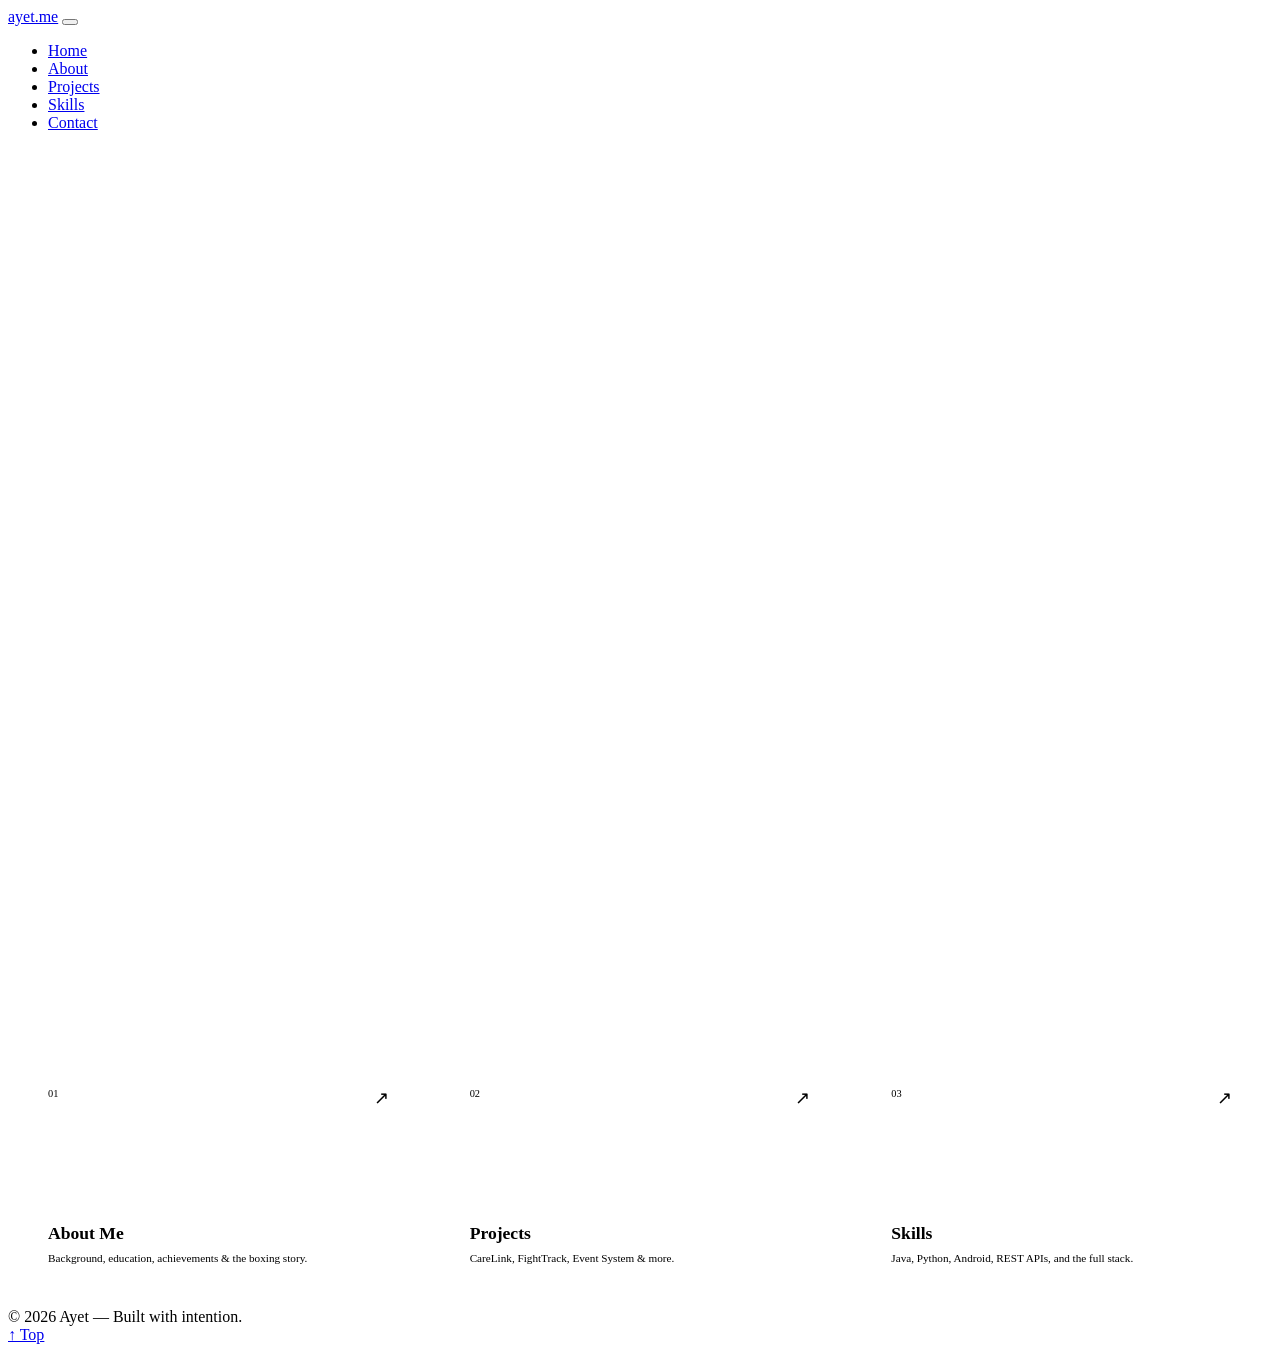
==== index.html @ fc6eb41e "Index first men" ====
<!DOCTYPE html>
<html lang="en">
<head>
  <meta charset="UTF-8" />
  <meta name="viewport" content="width=device-width, initial-scale=1.0" />
  <title>Ayet — Software Developer</title>
  <meta name="description" content="Muhamad Ayet — Software Developer, Mobile App Builder, 4.00 CGPA graduate from Malaysia." />
  <link rel="preconnect" href="https://fonts.googleapis.com" />
  <link href="https://fonts.googleapis.com/css2?family=Space+Mono:wght@400;700&family=Syne:wght@400;600;700;800&display=swap" rel="stylesheet" />
  <link rel="stylesheet" href="css/style.css" />
  <style>
    /* ── Hero-specific styles ── */
    #hero {
      min-height: 100vh;
      display: flex; flex-direction: column; justify-content: center;
      padding: 0 4rem;
      position: relative; overflow: hidden;
    }
    .hero-grid-bg {
      position: absolute; inset: 0;
      background-image:
        linear-gradient(var(--border) 1px, transparent 1px),
        linear-gradient(90deg, var(--border) 1px, transparent 1px);
      background-size: 60px 60px; opacity: 0.3;
      mask-image: radial-gradient(ellipse 80% 80% at 50% 50%, black 30%, transparent 100%);
    }
    .hero-tag {
      font-family: var(--mono); font-size: 0.75rem;
      color: var(--accent); letter-spacing: 0.2em; text-transform: uppercase;
      margin-bottom: 1.5rem;
      display: flex; align-items: center; gap: 0.75rem;
      opacity: 0; animation: fadeUp 0.8s 0.2s forwards;
    }
    .hero-tag::before { content: ''; width: 32px; height: 1px; background: var(--accent); display: block; }

    /* blinking dot */
    .hero-tag::after {
      content: ''; width: 6px; height: 6px; border-radius: 50%;
      background: var(--accent); animation: blink 1.5s infinite;
    }
    @keyframes blink { 0%,100%{opacity:1} 50%{opacity:0.2} }

    .hero-name {
      font-size: clamp(4rem, 10vw, 9rem);
      font-weight: 800; line-height: 0.92; letter-spacing: -0.03em;
      opacity: 0; animation: fadeUp 0.8s 0.4s forwards;
    }
    .hero-name span { color: var(--accent); }
    .hero-subtitle {
      font-family: var(--mono); font-size: clamp(0.8rem, 1.5vw, 0.95rem);
      color: var(--muted); margin-top: 1.5rem; max-width: 480px; line-height: 2;
      opacity: 0; animation: fadeUp 0.8s 0.6s forwards;
    }
    .hero-cta {
      display: flex; gap: 1rem; margin-top: 2.5rem; flex-wrap: wrap;
      opacity: 0; animation: fadeUp 0.8s 0.8s forwards;
    }
    .hero-stats {
      position: absolute; right: 4rem; bottom: 3rem;
      display: flex; flex-direction: column; gap: 1.8rem; text-align: right;
      opacity: 0; animation: fadeUp 0.8s 1s forwards;
    }
    .stat-num { font-size: 2.2rem; font-weight: 800; color: var(--accent); line-height: 1; }
    .stat-label { font-family: var(--mono); font-size: 0.65rem; color: var(--muted); text-transform: uppercase; letter-spacing: 0.15em; }
    .scroll-hint {
      position: absolute; bottom: 3rem; left: 4rem;
      font-family: var(--mono); font-size: 0.65rem; color: var(--muted);
      letter-spacing: 0.2em; text-transform: uppercase;
      display: flex; align-items: center; gap: 0.75rem;
      opacity: 0; animation: fadeUp 0.8s 1.2s forwards;
    }
    .scroll-hint::after {
      content: ''; width: 40px; height: 1px; background: var(--muted);
      animation: scrollPulse 2s 1.5s infinite;
    }
    @keyframes scrollPulse { 0%,100%{width:40px;opacity:1} 50%{width:20px;opacity:0.3} }

    /* ── Quick Preview Cards ── */
    .preview-strip {
      display: grid; grid-template-columns: repeat(3,1fr);
      gap: 1px; background: var(--border);
    }
    .preview-card {
      background: var(--bg); padding: 2.5rem;
      text-decoration: none; color: inherit;
      transition: background 0.25s;
      display: flex; flex-direction: column; justify-content: space-between;
      min-height: 180px;
    }
    .preview-card:hover { background: var(--bg3); }
    .preview-card:hover .pc-arrow { transform: translate(4px,-4px); color: var(--accent); }
    .pc-top { display: flex; justify-content: space-between; align-items: flex-start; }
    .pc-num { font-family: var(--mono); font-size: 0.65rem; color: var(--muted); }
    .pc-arrow { color: var(--muted); transition: all 0.25s; font-size: 1.1rem; }
    .pc-title { font-size: 1.1rem; font-weight: 700; margin-top: 1rem; }
    .pc-desc { font-family: var(--mono); font-size: 0.7rem; color: var(--muted); margin-top: 0.4rem; line-height: 1.6; }

    @media (max-width: 768px) {
      #hero { padding: 6rem 1.5rem 2rem; }
      .hero-stats { display: none; }
      .scroll-hint { display: none; }
      .preview-strip { grid-template-columns: 1fr; }
    }
  </style>
</head>
<body>

  <div class="cursor" id="cursor"></div>
  <div class="cursor-ring" id="cursorRing"></div>

  <!-- NAV -->
  <nav id="mainNav">
    <a href="index.html" class="nav-logo">ayet.me</a>
    <button class="nav-toggle" id="navToggle" aria-label="Menu">
      <span></span><span></span><span></span>
    </button>
    <ul class="nav-links" id="navLinks">
      <li><a href="index.html">Home</a></li>
      <li><a href="about.html">About</a></li>
      <li><a href="projects.html">Projects</a></li>
      <li><a href="skills.html">Skills</a></li>
      <li><a href="contact.html">Contact</a></li>
    </ul>
  </nav>

  <!-- HERO -->
  <main id="hero">
    <div class="hero-grid-bg"></div>
    <div class="hero-tag">Available for opportunities</div>
    <h1 class="hero-name">Muhamad<br>Izzarith<span>.</span></h1>
    <p class="hero-subtitle">
      Software Developer · Mobile App Builder<br>
      4.00 CGPA · 🏆 Best Overall @ JTMK ICE 2026<br>
      Politeknik Ungku Omar, Malaysia 🇲🇾
    </p>
    <div class="hero-cta">
      <a href="projects.html" class="btn btn-primary">View Projects</a>
      <a href="contact.html" class="btn btn-ghost">Get in Touch</a>
    </div>
    <div class="hero-stats">
      <div><div class="stat-num">4.00</div><div class="stat-label">CGPA</div></div>
      <div><div class="stat-num">4+</div><div class="stat-label">Projects</div></div>
      <div><div class="stat-num">🏆</div><div class="stat-label">Best Overall</div></div>
    </div>
    <div class="scroll-hint">Explore</div>
  </main>

  <div class="divider"></div>

  <!-- QUICK LINKS STRIP -->
  <section>
    <div class="preview-strip reveal">
      <a href="about.html" class="preview-card">
        <div class="pc-top"><span class="pc-num">01</span><span class="pc-arrow">↗</span></div>
        <div>
          <div class="pc-title">About Me</div>
          <div class="pc-desc">Background, education, achievements & the boxing story.</div>
        </div>
      </a>
      <a href="projects.html" class="preview-card">
        <div class="pc-top"><span class="pc-num">02</span><span class="pc-arrow">↗</span></div>
        <div>
          <div class="pc-title">Projects</div>
          <div class="pc-desc">CareLink, FightTrack, Event System & more.</div>
        </div>
      </a>
      <a href="skills.html" class="preview-card">
        <div class="pc-top"><span class="pc-num">03</span><span class="pc-arrow">↗</span></div>
        <div>
          <div class="pc-title">Skills</div>
          <div class="pc-desc">Java, Python, Android, REST APIs, and the full stack.</div>
        </div>
      </a>
    </div>
  </section>

  <div class="divider"></div>

  <footer>
    <div class="footer-copy">© 2026 <span>Ayet</span> — Built with intention.</div>
    <a href="#" class="footer-back">↑ Top</a>
  </footer>

  <script src="js/main.js"></script>
</body>
</html>
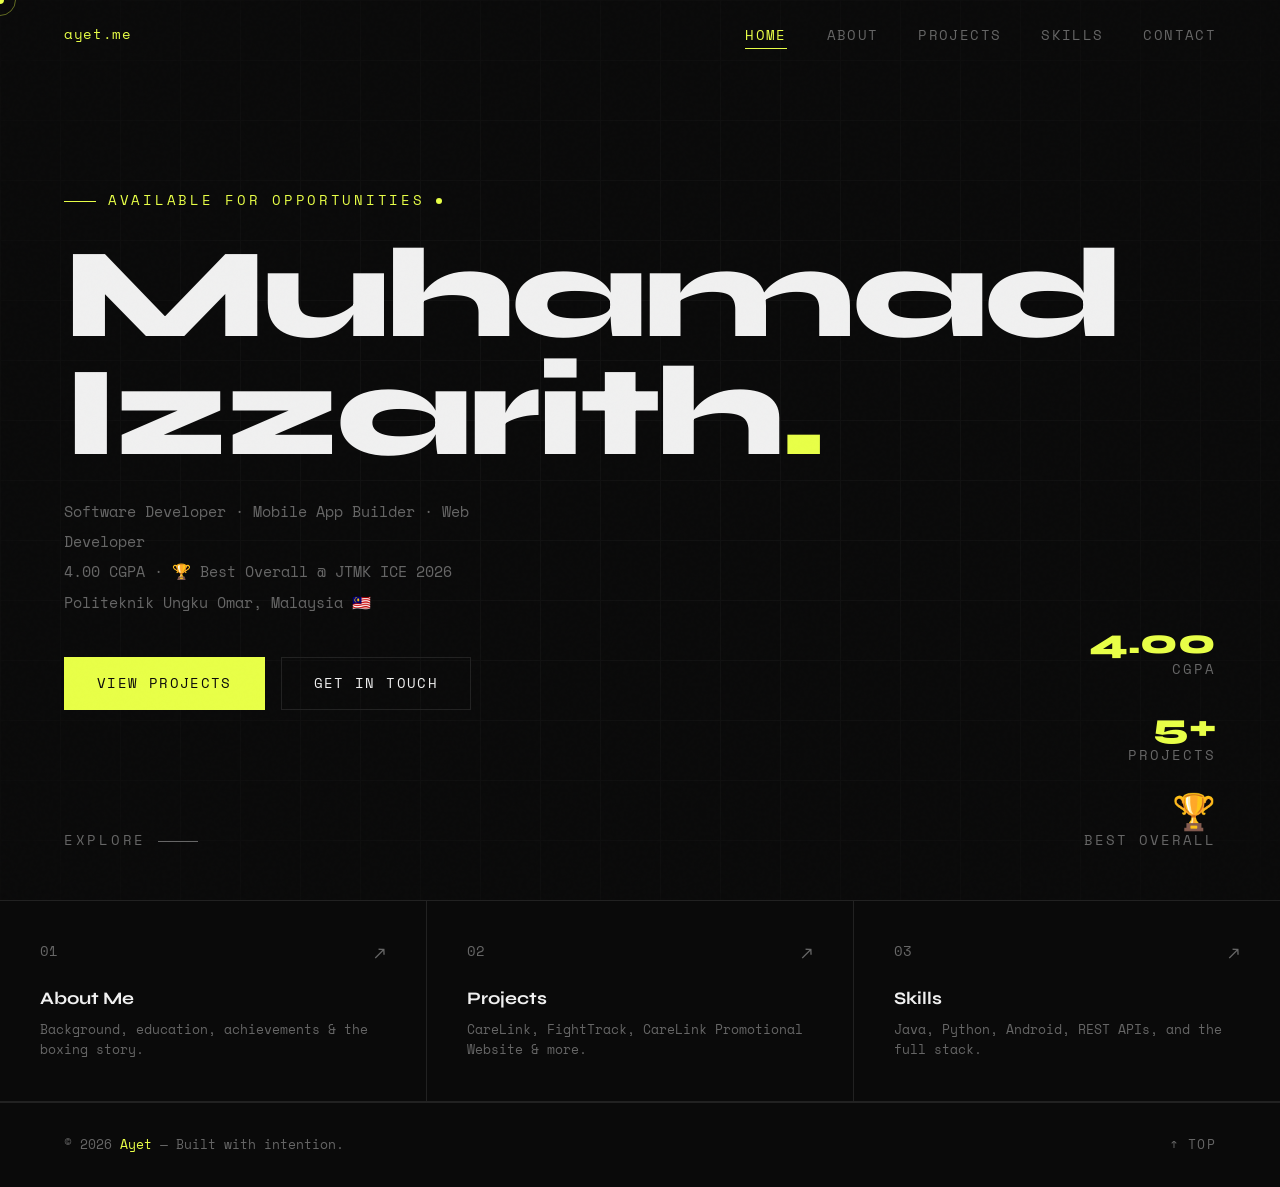
==== commit e7f961f5: "Add contact, projects and skills pages with responsive design and custom cursor - update styles and " ====
--- a/index.html
+++ b/index.html
@@ -25,7 +25,7 @@
       mask-image: radial-gradient(ellipse 80% 80% at 50% 50%, black 30%, transparent 100%);
     }
     .hero-tag {
-      font-family: var(--mono); font-size: 0.75rem;
+      font-family: var(--mono); font-size: 0.85rem;
       color: var(--accent); letter-spacing: 0.2em; text-transform: uppercase;
       margin-bottom: 1.5rem;
       display: flex; align-items: center; gap: 0.75rem;
@@ -61,10 +61,10 @@
       opacity: 0; animation: fadeUp 0.8s 1s forwards;
     }
     .stat-num { font-size: 2.2rem; font-weight: 800; color: var(--accent); line-height: 1; }
-    .stat-label { font-family: var(--mono); font-size: 0.65rem; color: var(--muted); text-transform: uppercase; letter-spacing: 0.15em; }
+    .stat-label { font-family: var(--mono); font-size: 0.85rem; color: var(--muted); text-transform: uppercase; letter-spacing: 0.15em; }
     .scroll-hint {
       position: absolute; bottom: 3rem; left: 4rem;
-      font-family: var(--mono); font-size: 0.65rem; color: var(--muted);
+      font-family: var(--mono); font-size: 0.85rem; color: var(--muted);
       letter-spacing: 0.2em; text-transform: uppercase;
       display: flex; align-items: center; gap: 0.75rem;
       opacity: 0; animation: fadeUp 0.8s 1.2s forwards;
@@ -90,10 +90,10 @@
     .preview-card:hover { background: var(--bg3); }
     .preview-card:hover .pc-arrow { transform: translate(4px,-4px); color: var(--accent); }
     .pc-top { display: flex; justify-content: space-between; align-items: flex-start; }
-    .pc-num { font-family: var(--mono); font-size: 0.65rem; color: var(--muted); }
+    .pc-num { font-family: var(--mono); font-size: 0.85rem; color: var(--muted); }
     .pc-arrow { color: var(--muted); transition: all 0.25s; font-size: 1.1rem; }
     .pc-title { font-size: 1.1rem; font-weight: 700; margin-top: 1rem; }
-    .pc-desc { font-family: var(--mono); font-size: 0.7rem; color: var(--muted); margin-top: 0.4rem; line-height: 1.6; }
+    .pc-desc { font-family: var(--mono); font-size: 0.8rem; color: var(--muted); margin-top: 0.4rem; line-height: 1.6; }
 
     @media (max-width: 768px) {
       #hero { padding: 6rem 1.5rem 2rem; }
@@ -129,7 +129,7 @@
     <div class="hero-tag">Available for opportunities</div>
     <h1 class="hero-name">Muhamad<br>Izzarith<span>.</span></h1>
     <p class="hero-subtitle">
-      Software Developer · Mobile App Builder<br>
+      Software Developer · Mobile App Builder · Web Developer<br>
       4.00 CGPA · 🏆 Best Overall @ JTMK ICE 2026<br>
       Politeknik Ungku Omar, Malaysia 🇲🇾
     </p>
@@ -139,7 +139,7 @@
     </div>
     <div class="hero-stats">
       <div><div class="stat-num">4.00</div><div class="stat-label">CGPA</div></div>
-      <div><div class="stat-num">4+</div><div class="stat-label">Projects</div></div>
+      <div><div class="stat-num">5+</div><div class="stat-label">Projects</div></div>
       <div><div class="stat-num">🏆</div><div class="stat-label">Best Overall</div></div>
     </div>
     <div class="scroll-hint">Explore</div>
@@ -161,7 +161,7 @@
         <div class="pc-top"><span class="pc-num">02</span><span class="pc-arrow">↗</span></div>
         <div>
           <div class="pc-title">Projects</div>
-          <div class="pc-desc">CareLink, FightTrack, Event System & more.</div>
+          <div class="pc-desc">CareLink, FightTrack, CareLink Promotional Website & more.</div>
         </div>
       </a>
       <a href="skills.html" class="preview-card">
--- a/css/style.css
+++ b/css/style.css
@@ -0,0 +1,184 @@
+/* ── Reset & Variables ── */
+*, *::before, *::after { box-sizing: border-box; margin: 0; padding: 0; }
+
+:root {
+  --bg:      #0a0a0a;
+  --bg2:     #111111;
+  --bg3:     #181818;
+  --border:  #222222;
+  --accent:  #e8ff47;
+  --text:    #f0f0f0;
+  --muted:   #666666;
+  --mono:    'Space Mono', monospace;
+  --sans:    'Syne', sans-serif;
+}
+
+html { scroll-behavior: smooth; }
+
+body {
+  background: var(--bg);
+  color: var(--text);
+  font-family: var(--sans);
+  line-height: 1.6;
+  overflow-x: hidden;
+  cursor: none;
+}
+
+/* ── Noise Overlay ── */
+body::before {
+  content: '';
+  position: fixed; inset: 0;
+  background-image: url("data:image/svg+xml,%3Csvg viewBox='0 0 256 256' xmlns='http://www.w3.org/2000/svg'%3E%3Cfilter id='noise'%3E%3CfeTurbulence type='fractalNoise' baseFrequency='0.9' numOctaves='4' stitchTiles='stitch'/%3E%3C/filter%3E%3Crect width='100%25' height='100%25' filter='url(%23noise)' opacity='0.03'/%3E%3C/svg%3E");
+  pointer-events: none; z-index: 1; opacity: 0.4;
+}
+
+/* ── Custom Cursor ── */
+.cursor {
+  position: fixed; width: 8px; height: 8px;
+  background: var(--accent); border-radius: 50%;
+  pointer-events: none; z-index: 9999;
+  transform: translate(-50%, -50%);
+}
+.cursor-ring {
+  position: fixed; width: 32px; height: 32px;
+  border: 1px solid rgba(232,255,71,0.4); border-radius: 50%;
+  pointer-events: none; z-index: 9998;
+  transform: translate(-50%, -50%);
+  transition: width 0.18s ease, height 0.18s ease, border-color 0.18s ease;
+}
+
+/* ── NAV ── */
+nav {
+  position: fixed; top: 0; left: 0; right: 0; z-index: 100;
+  display: flex; justify-content: space-between; align-items: center;
+  padding: 1.4rem 4rem;
+  border-bottom: 1px solid transparent;
+  transition: border-color 0.3s, background 0.3s;
+}
+nav.scrolled {
+  background: rgba(10,10,10,0.92);
+  backdrop-filter: blur(12px);
+  border-color: var(--border);
+}
+.nav-logo {
+  font-family: var(--mono); font-size: 0.85rem;
+  color: var(--accent); letter-spacing: 0.05em;
+  text-decoration: none;
+}
+.nav-links { display: flex; gap: 2.5rem; list-style: none; }
+.nav-links a {
+  font-family: var(--mono); font-size: 0.85rem;
+  color: var(--muted); text-decoration: none; letter-spacing: 0.1em;
+  text-transform: uppercase; transition: color 0.2s;
+  position: relative;
+}
+.nav-links a::after {
+  content: ''; position: absolute; bottom: -4px; left: 0;
+  width: 0; height: 1px; background: var(--accent);
+  transition: width 0.3s ease;
+}
+.nav-links a:hover,
+.nav-links a.active { color: var(--accent); }
+.nav-links a:hover::after,
+.nav-links a.active::after { width: 100%; }
+
+/* Hamburger */
+.nav-toggle {
+  display: none; flex-direction: column; gap: 5px;
+  cursor: none; background: none; border: none; padding: 4px;
+}
+.nav-toggle span {
+  display: block; width: 22px; height: 1px; background: var(--text);
+  transition: all 0.3s;
+}
+.nav-toggle.open span:nth-child(1) { transform: rotate(45deg) translate(4px, 4px); }
+.nav-toggle.open span:nth-child(2) { opacity: 0; }
+.nav-toggle.open span:nth-child(3) { transform: rotate(-45deg) translate(4px, -4px); }
+
+/* ── FOOTER ── */
+footer {
+  padding: 2rem 4rem;
+  border-top: 1px solid var(--border);
+  display: flex; justify-content: space-between; align-items: center;
+}
+.footer-copy { font-family: var(--mono); font-size: 0.8rem; color: var(--muted); }
+.footer-copy span { color: var(--accent); }
+.footer-back {
+  font-family: var(--mono); font-size: 0.8rem; color: var(--muted);
+  text-decoration: none; letter-spacing: 0.1em; text-transform: uppercase;
+  transition: color 0.2s;
+}
+.footer-back:hover { color: var(--accent); }
+
+/* ── Shared Layout ── */
+.page-wrapper { padding-top: 80px; }
+.section-inner { padding: 5rem 4rem; }
+.section-label {
+  font-family: var(--mono); font-size: 0.8rem;
+  color: var(--accent); letter-spacing: 0.25em; text-transform: uppercase;
+  margin-bottom: 1rem; display: flex; align-items: center; gap: 0.75rem;
+}
+.section-label::before { content: attr(data-num); color: var(--muted); font-size: 0.85rem; }
+.section-title {
+  font-size: clamp(2.2rem, 5vw, 4rem); font-weight: 800;
+  line-height: 1.05; letter-spacing: -0.02em; margin-bottom: 3rem;
+}
+.divider { width: 100%; height: 1px; background: var(--border); }
+
+/* ── Buttons ── */
+.btn {
+  font-family: var(--mono); font-size: 0.85rem; letter-spacing: 0.1em;
+  text-transform: uppercase; text-decoration: none; padding: 0.9rem 2rem;
+  border: 1px solid; cursor: none; transition: all 0.25s ease;
+  display: inline-block;
+}
+.btn-primary { background: var(--accent); color: #0a0a0a; border-color: var(--accent); }
+.btn-primary:hover { background: transparent; color: var(--accent); }
+.btn-ghost { background: transparent; color: var(--text); border-color: var(--border); }
+.btn-ghost:hover { border-color: var(--accent); color: var(--accent); }
+
+/* ── Animations ── */
+@keyframes fadeUp {
+  from { opacity: 0; transform: translateY(24px); }
+  to   { opacity: 1; transform: translateY(0); }
+}
+.reveal {
+  opacity: 0; transform: translateY(30px);
+  transition: opacity 0.7s ease, transform 0.7s ease;
+}
+.reveal.visible { opacity: 1; transform: translateY(0); }
+
+/* ── Page Hero Banner (for inner pages) ── */
+.page-hero {
+  padding: 5rem 4rem 3rem;
+  border-bottom: 1px solid var(--border);
+}
+.page-hero-tag {
+  font-family: var(--mono); font-size: 0.8rem;
+  color: var(--accent); letter-spacing: 0.2em; text-transform: uppercase;
+  margin-bottom: 1rem; display: flex; align-items: center; gap: 0.75rem;
+}
+.page-hero-tag::before { content: ''; width: 24px; height: 1px; background: var(--accent); display: block; }
+.page-hero h1 {
+  font-size: clamp(3rem, 8vw, 7rem);
+  font-weight: 800; line-height: 0.95; letter-spacing: -0.03em;
+}
+.page-hero h1 span { color: var(--accent); }
+
+/* ── Mobile ── */
+@media (max-width: 768px) {
+  nav { padding: 1.2rem 1.5rem; }
+  .nav-links {
+    display: none; position: fixed; top: 60px; left: 0; right: 0;
+    background: rgba(10,10,10,0.97); backdrop-filter: blur(12px);
+    flex-direction: column; gap: 0; border-bottom: 1px solid var(--border);
+  }
+  .nav-links.open { display: flex; }
+  .nav-links a {
+    padding: 1rem 1.5rem; border-bottom: 1px solid var(--border);
+    font-size: 0.85rem;
+  }
+  .nav-toggle { display: flex; }
+  .section-inner, .page-hero { padding-left: 1.5rem; padding-right: 1.5rem; }
+  footer { flex-direction: column; gap: 0.75rem; text-align: center; padding: 1.5rem; }
+}
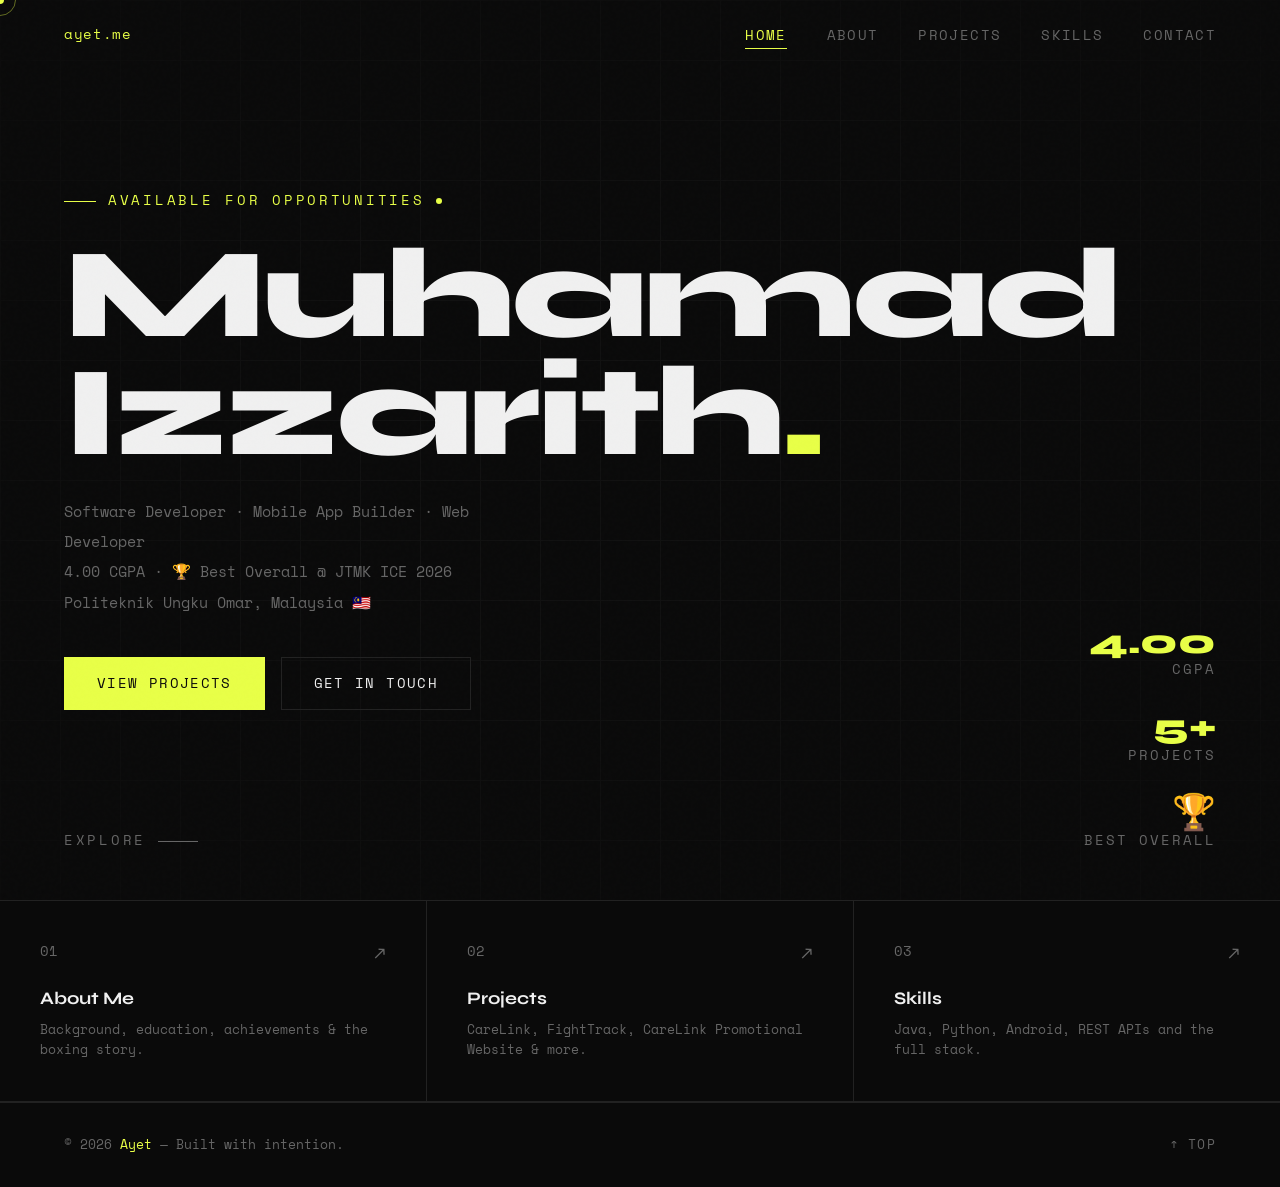
==== commit 24cf9ae5: "remove commas" ====
--- a/index.html
+++ b/index.html
@@ -168,7 +168,7 @@
         <div class="pc-top"><span class="pc-num">03</span><span class="pc-arrow">↗</span></div>
         <div>
           <div class="pc-title">Skills</div>
-          <div class="pc-desc">Java, Python, Android, REST APIs, and the full stack.</div>
+          <div class="pc-desc">Java, Python, Android, REST APIs and the full stack.</div>
         </div>
       </a>
     </div>
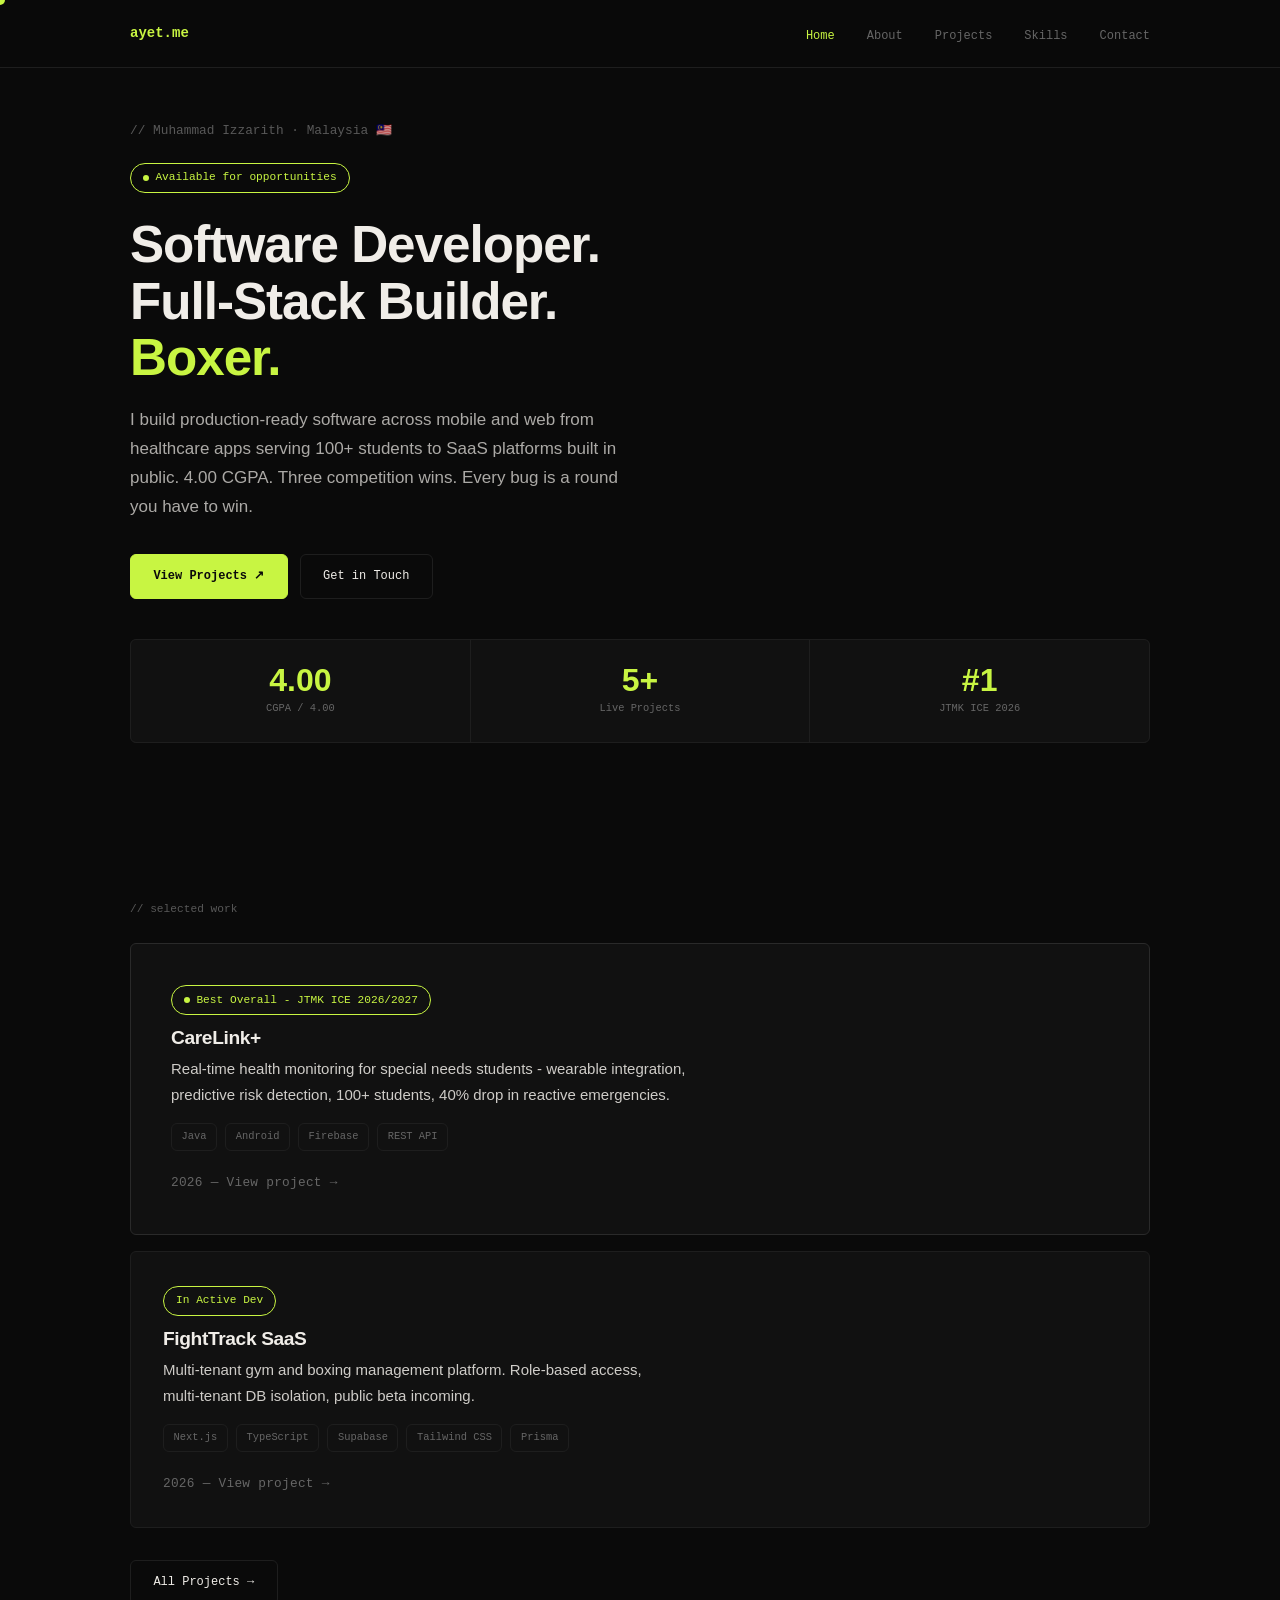
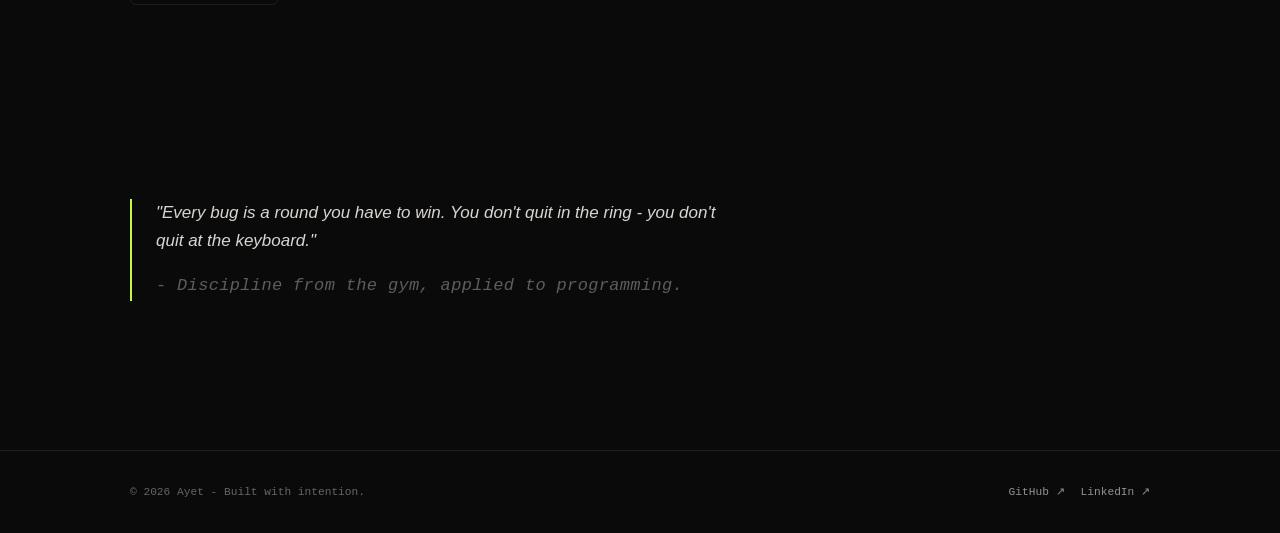
==== commit bbcb7246: "feat : Portfolio v2 - redesign" ====
--- a/index.html
+++ b/index.html
@@ -3,184 +3,135 @@
 <head>
   <meta charset="UTF-8" />
   <meta name="viewport" content="width=device-width, initial-scale=1.0" />
-  <title>Ayet — Software Developer</title>
-  <meta name="description" content="Muhamad Ayet — Software Developer, Mobile App Builder, 4.00 CGPA graduate from Malaysia." />
-  <link rel="preconnect" href="https://fonts.googleapis.com" />
-  <link href="https://fonts.googleapis.com/css2?family=Space+Mono:wght@400;700&family=Syne:wght@400;600;700;800&display=swap" rel="stylesheet" />
+  <meta name="description" content="Muhammad Izzarith - Junior Software Developer, Full-Stack Web Developer and Mobile App Builder from Malaysia. 4.00 CGPA, Best Overall Project JTMK ICE 2026." />
+  <title>Ayet - Software Developer</title>
+  <link rel="icon" href="data:image/svg+xml,<svg xmlns='http://www.w3.org/2000/svg' viewBox='0 0 100 100'><text y='.9em' font-size='90'>⚡</text></svg>" />
   <link rel="stylesheet" href="css/style.css" />
-  <style>
-    /* ── Hero-specific styles ── */
-    #hero {
-      min-height: 100vh;
-      display: flex; flex-direction: column; justify-content: center;
-      padding: 0 4rem;
-      position: relative; overflow: hidden;
-    }
-    .hero-grid-bg {
-      position: absolute; inset: 0;
-      background-image:
-        linear-gradient(var(--border) 1px, transparent 1px),
-        linear-gradient(90deg, var(--border) 1px, transparent 1px);
-      background-size: 60px 60px; opacity: 0.3;
-      mask-image: radial-gradient(ellipse 80% 80% at 50% 50%, black 30%, transparent 100%);
-    }
-    .hero-tag {
-      font-family: var(--mono); font-size: 0.85rem;
-      color: var(--accent); letter-spacing: 0.2em; text-transform: uppercase;
-      margin-bottom: 1.5rem;
-      display: flex; align-items: center; gap: 0.75rem;
-      opacity: 0; animation: fadeUp 0.8s 0.2s forwards;
-    }
-    .hero-tag::before { content: ''; width: 32px; height: 1px; background: var(--accent); display: block; }
-
-    /* blinking dot */
-    .hero-tag::after {
-      content: ''; width: 6px; height: 6px; border-radius: 50%;
-      background: var(--accent); animation: blink 1.5s infinite;
-    }
-    @keyframes blink { 0%,100%{opacity:1} 50%{opacity:0.2} }
-
-    .hero-name {
-      font-size: clamp(4rem, 10vw, 9rem);
-      font-weight: 800; line-height: 0.92; letter-spacing: -0.03em;
-      opacity: 0; animation: fadeUp 0.8s 0.4s forwards;
-    }
-    .hero-name span { color: var(--accent); }
-    .hero-subtitle {
-      font-family: var(--mono); font-size: clamp(0.8rem, 1.5vw, 0.95rem);
-      color: var(--muted); margin-top: 1.5rem; max-width: 480px; line-height: 2;
-      opacity: 0; animation: fadeUp 0.8s 0.6s forwards;
-    }
-    .hero-cta {
-      display: flex; gap: 1rem; margin-top: 2.5rem; flex-wrap: wrap;
-      opacity: 0; animation: fadeUp 0.8s 0.8s forwards;
-    }
-    .hero-stats {
-      position: absolute; right: 4rem; bottom: 3rem;
-      display: flex; flex-direction: column; gap: 1.8rem; text-align: right;
-      opacity: 0; animation: fadeUp 0.8s 1s forwards;
-    }
-    .stat-num { font-size: 2.2rem; font-weight: 800; color: var(--accent); line-height: 1; }
-    .stat-label { font-family: var(--mono); font-size: 0.85rem; color: var(--muted); text-transform: uppercase; letter-spacing: 0.15em; }
-    .scroll-hint {
-      position: absolute; bottom: 3rem; left: 4rem;
-      font-family: var(--mono); font-size: 0.85rem; color: var(--muted);
-      letter-spacing: 0.2em; text-transform: uppercase;
-      display: flex; align-items: center; gap: 0.75rem;
-      opacity: 0; animation: fadeUp 0.8s 1.2s forwards;
-    }
-    .scroll-hint::after {
-      content: ''; width: 40px; height: 1px; background: var(--muted);
-      animation: scrollPulse 2s 1.5s infinite;
-    }
-    @keyframes scrollPulse { 0%,100%{width:40px;opacity:1} 50%{width:20px;opacity:0.3} }
-
-    /* ── Quick Preview Cards ── */
-    .preview-strip {
-      display: grid; grid-template-columns: repeat(3,1fr);
-      gap: 1px; background: var(--border);
-    }
-    .preview-card {
-      background: var(--bg); padding: 2.5rem;
-      text-decoration: none; color: inherit;
-      transition: background 0.25s;
-      display: flex; flex-direction: column; justify-content: space-between;
-      min-height: 180px;
-    }
-    .preview-card:hover { background: var(--bg3); }
-    .preview-card:hover .pc-arrow { transform: translate(4px,-4px); color: var(--accent); }
-    .pc-top { display: flex; justify-content: space-between; align-items: flex-start; }
-    .pc-num { font-family: var(--mono); font-size: 0.85rem; color: var(--muted); }
-    .pc-arrow { color: var(--muted); transition: all 0.25s; font-size: 1.1rem; }
-    .pc-title { font-size: 1.1rem; font-weight: 700; margin-top: 1rem; }
-    .pc-desc { font-family: var(--mono); font-size: 0.8rem; color: var(--muted); margin-top: 0.4rem; line-height: 1.6; }
-
-    @media (max-width: 768px) {
-      #hero { padding: 6rem 1.5rem 2rem; }
-      .hero-stats { display: none; }
-      .scroll-hint { display: none; }
-      .preview-strip { grid-template-columns: 1fr; }
-    }
-  </style>
 </head>
 <body>
 
   <div class="cursor" id="cursor"></div>
-  <div class="cursor-ring" id="cursorRing"></div>
 
   <!-- NAV -->
-  <nav id="mainNav">
-    <a href="index.html" class="nav-logo">ayet.me</a>
-    <button class="nav-toggle" id="navToggle" aria-label="Menu">
-      <span></span><span></span><span></span>
-    </button>
-    <ul class="nav-links" id="navLinks">
-      <li><a href="index.html">Home</a></li>
-      <li><a href="about.html">About</a></li>
-      <li><a href="projects.html">Projects</a></li>
-      <li><a href="skills.html">Skills</a></li>
-      <li><a href="contact.html">Contact</a></li>
-    </ul>
+  <nav>
+    <div class="nav-inner">
+      <a href="index.html" class="nav-logo">ayet.me</a>
+      <button class="nav-toggle" id="navToggle" aria-label="Toggle menu">
+        <span></span><span></span><span></span>
+      </button>
+      <ul class="nav-links" id="navLinks">
+        <li><a href="index.html" class="active">Home</a></li>
+        <li><a href="about.html">About</a></li>
+        <li><a href="projects.html">Projects</a></li>
+        <li><a href="skills.html">Skills</a></li>
+        <li><a href="contact.html">Contact</a></li>
+      </ul>
+    </div>
   </nav>
 
   <!-- HERO -->
-  <main id="hero">
-    <div class="hero-grid-bg"></div>
-    <div class="hero-tag">Available for opportunities</div>
-    <h1 class="hero-name">Muhamad<br>Izzarith<span>.</span></h1>
-    <p class="hero-subtitle">
-      Software Developer · Mobile App Builder · Web Developer<br>
-      4.00 CGPA · 🏆 Best Overall @ JTMK ICE 2026<br>
-      Politeknik Ungku Omar, Malaysia 🇲🇾
-    </p>
-    <div class="hero-cta">
-      <a href="projects.html" class="btn btn-primary">View Projects</a>
-      <a href="contact.html" class="btn btn-ghost">Get in Touch</a>
-    </div>
-    <div class="hero-stats">
-      <div><div class="stat-num">4.00</div><div class="stat-label">CGPA</div></div>
-      <div><div class="stat-num">5+</div><div class="stat-label">Projects</div></div>
-      <div><div class="stat-num">🏆</div><div class="stat-label">Best Overall</div></div>
-    </div>
-    <div class="scroll-hint">Explore</div>
-  </main>
+  <section class="hero">
+    <div class="container">
+      <p class="hero-tagline">// Muhammad Izzarith · Malaysia 🇲🇾</p>
+      <div class="pill green mb-3">Available for opportunities</div>
+      <h1>
+        Software Developer.<br />
+        Full-Stack Builder.<br />
+        <span class="text-accent">Boxer.</span>
+      </h1>
+      <p class="hero-sub mt-2">
+        I build production-ready software across mobile and web from healthcare apps serving 100+ students to SaaS platforms built in public. 4.00 CGPA. Three competition wins. Every bug is a round you have to win.
+      </p>
+      <div class="hero-cta">
+        <a href="projects.html" class="btn primary">View Projects ↗</a>
+        <a href="contact.html" class="btn">Get in Touch</a>
+      </div>
 
-  <div class="divider"></div>
-
-  <!-- QUICK LINKS STRIP -->
-  <section>
-    <div class="preview-strip reveal">
-      <a href="about.html" class="preview-card">
-        <div class="pc-top"><span class="pc-num">01</span><span class="pc-arrow">↗</span></div>
-        <div>
-          <div class="pc-title">About Me</div>
-          <div class="pc-desc">Background, education, achievements & the boxing story.</div>
+      <!-- Stats -->
+      <div class="stat-row">
+        <div class="stat">
+          <div class="stat-num">4.00</div>
+          <div class="stat-label">CGPA / 4.00</div>
         </div>
-      </a>
-      <a href="projects.html" class="preview-card">
-        <div class="pc-top"><span class="pc-num">02</span><span class="pc-arrow">↗</span></div>
-        <div>
-          <div class="pc-title">Projects</div>
-          <div class="pc-desc">CareLink, FightTrack, CareLink Promotional Website & more.</div>
+        <div class="stat">
+          <div class="stat-num">5+</div>
+          <div class="stat-label">Live Projects</div>
         </div>
-      </a>
-      <a href="skills.html" class="preview-card">
-        <div class="pc-top"><span class="pc-num">03</span><span class="pc-arrow">↗</span></div>
-        <div>
-          <div class="pc-title">Skills</div>
-          <div class="pc-desc">Java, Python, Android, REST APIs and the full stack.</div>
+        <div class="stat">
+          <div class="stat-num">#1</div>
+          <div class="stat-label">JTMK ICE 2026</div>
         </div>
-      </a>
+      </div>
     </div>
   </section>
 
-  <div class="divider"></div>
+  <!-- SELECTED WORK PREVIEW -->
+  <section style="padding-top:0">
+    <div class="container">
+      <p class="section-label">// selected work</p>
+      <div style="display:grid; gap:1rem;">
 
+        <a href="projects.html" class="project-card featured" style="display:block;">
+          <div class="project-header">
+            <div>
+              <span class="pill green" style="margin-bottom:0.75rem; display:inline-flex;">Best Overall - JTMK ICE 2026/2027</span>
+              <h3>CareLink+</h3>
+              <p class="project-desc mt-1">Real-time health monitoring for special needs students - wearable integration, predictive risk detection, 100+ students, 40% drop in reactive emergencies.</p>
+            </div>
+          </div>
+          <div class="project-meta">
+            <span class="tag">Java</span><span class="tag">Android</span>
+            <span class="tag">Firebase</span><span class="tag">REST API</span>
+          </div>
+          <span class="mono text-muted">2026 — View project →</span>
+        </a>
+
+        <a href="projects.html" class="project-card" style="display:block;">
+          <div class="project-header">
+            <div>
+              <span class="pill" style="margin-bottom:0.75rem; display:inline-flex; border-color:#C8F542; color:#C8F542;">In Active Dev</span>
+              <h3>FightTrack SaaS</h3>
+              <p class="project-desc mt-1">Multi-tenant gym and boxing management platform. Role-based access, multi-tenant DB isolation, public beta incoming.</p>
+            </div>
+          </div>
+          <div class="project-meta">
+            <span class="tag">Next.js</span><span class="tag">TypeScript</span>
+            <span class="tag">Supabase</span><span class="tag">Tailwind CSS</span><span class="tag">Prisma</span>
+          </div>
+          <span class="mono text-muted">2026 — View project →</span>
+        </a>
+
+      </div>
+
+      <div class="mt-4">
+        <a href="projects.html" class="btn">All Projects →</a>
+      </div>
+    </div>
+  </section>
+
+  <!-- BOXING QUOTE -->
+  <section>
+    <div class="container">
+      <div class="boxing-block">
+        <p>"Every bug is a round you have to win. You don't quit in the ring - you don't quit at the keyboard."</p>
+        <p class="mono text-muted mt-2">- Discipline from the gym, applied to programming.</p>
+      </div>
+    </div>
+  </section>
+
+  <!-- FOOTER -->
   <footer>
-    <div class="footer-copy">© 2026 <span>Ayet</span> — Built with intention.</div>
-    <a href="#" class="footer-back">↑ Top</a>
+    <div class="container">
+      <div class="footer-inner">
+        <span class="footer-copy">© 2026 Ayet - Built with intention.</span>
+        <div style="display:flex; gap:1rem; flex-wrap:wrap;">
+          <a href="https://github.com/izzxrith" class="footer-copy" style="color:var(--text); opacity:0.6;" target="_blank" rel="noopener">GitHub ↗</a>
+          <a href="https://linkedin.com/in/muhammad-izzarith" class="footer-copy" style="color:var(--text); opacity:0.6;" target="_blank" rel="noopener">LinkedIn ↗</a>
+        </div>
+      </div>
+    </div>
   </footer>
 
   <script src="js/main.js"></script>
 </body>
-</html>+</html>
--- a/css/style.css
+++ b/css/style.css
@@ -1,184 +1,467 @@
-/* ── Reset & Variables ── */
+/* ============================================================
+   AYET.ME — Design System v2
+   Fonts: Syne (headings) + Space Mono (labels) via Google Fonts
+   ============================================================ */
+
+/* --- Tokens --- */
+:root {
+  --bg:          #0A0A0A;
+  --surface:     #111111;
+  --border:      #1E1E1E;
+  --text:        #F0EDE8;
+  --muted:       #666666;
+  --accent:      #C8F542;
+  --accent-dim:  #8FAF2A;
+  --radius:      6px;
+  --max:         1100px;
+  --gap:         clamp(2rem, 6vw, 5rem);
+}
+
+/* --- Reset --- */
 *, *::before, *::after { box-sizing: border-box; margin: 0; padding: 0; }
-
-:root {
-  --bg:      #0a0a0a;
-  --bg2:     #111111;
-  --bg3:     #181818;
-  --border:  #222222;
-  --accent:  #e8ff47;
-  --text:    #f0f0f0;
-  --muted:   #666666;
-  --mono:    'Space Mono', monospace;
-  --sans:    'Syne', sans-serif;
-}
-
 html { scroll-behavior: smooth; }
-
 body {
   background: var(--bg);
   color: var(--text);
-  font-family: var(--sans);
-  line-height: 1.6;
+  font-family: -apple-system, BlinkMacSystemFont, 'Segoe UI', sans-serif;
+  font-size: 1rem;
+  line-height: 1.7;
+  cursor: none;
   overflow-x: hidden;
+}
+img { max-width: 100%; display: block; }
+a { color: inherit; text-decoration: none; }
+
+/* --- Custom Cursor --- */
+.cursor {
+  position: fixed;
+  width: 10px; height: 10px;
+  background: var(--accent);
+  border-radius: 50%;
+  pointer-events: none;
+  z-index: 9999;
+  transform: translate(-50%, -50%);
+  transition: width 0.2s ease, height 0.2s ease, opacity 0.2s ease;
+  will-change: transform;
+}
+.cursor.hover { width: 36px; height: 36px; opacity: 0.4; }
+@media (hover: none) { .cursor { display: none; } body { cursor: auto; } }
+@media (prefers-reduced-motion: reduce) { .cursor { transition: none; } }
+
+/* --- Typography --- */
+@import url('https://fonts.googleapis.com/css2?family=Syne:wght@700&family=Space+Mono:wght@400;700&display=swap');
+
+h1, h2, h3 {
+  font-family: 'Syne', sans-serif;
+  font-weight: 700;
+  line-height: 1.1;
+  letter-spacing: -0.02em;
+}
+h1 { font-size: clamp(2rem, 4vw, 3.25rem); }
+h2 { font-size: clamp(1.5rem, 2.5vw, 2rem); }
+h3 { font-size: clamp(1.1rem, 1.5vw, 1.25rem); }
+
+.mono {
+  font-family: 'Space Mono', monospace;
+  font-size: 0.8rem;
+  letter-spacing: 0.02em;
+}
+
+p { max-width: 62ch; color: var(--text); opacity: 0.85; }
+
+/* --- Layout --- */
+.container {
+  width: 100%;
+  max-width: var(--max);
+  margin: 0 auto;
+  padding: 0 clamp(1.25rem, 4vw, 2.5rem);
+}
+
+section { padding: var(--gap) 0; }
+
+/* --- Nav --- */
+nav {
+  position: fixed;
+  top: 0; left: 0; right: 0;
+  z-index: 100;
+  padding: 1.25rem 0;
+  background: rgba(10,10,10,0.85);
+  backdrop-filter: blur(12px);
+  border-bottom: 1px solid var(--border);
+}
+.nav-inner {
+  display: flex;
+  align-items: center;
+  justify-content: space-between;
+  max-width: var(--max);
+  margin: 0 auto;
+  padding: 0 clamp(1.25rem, 4vw, 2.5rem);
+}
+.nav-logo {
+  font-family: 'Space Mono', monospace;
+  font-size: 0.875rem;
+  color: var(--accent);
+  font-weight: 700;
+}
+.nav-links {
+  display: flex;
+  gap: 2rem;
+  list-style: none;
+}
+.nav-links a {
+  font-family: 'Space Mono', monospace;
+  font-size: 0.75rem;
+  color: var(--muted);
+  transition: color 0.2s;
+}
+.nav-links a:hover,
+.nav-links a.active { color: var(--text); }
+.nav-links a.active { color: var(--accent); }
+
+/* Mobile nav */
+.nav-toggle {
+  display: none;
+  background: none;
+  border: none;
   cursor: none;
-}
-
-/* ── Noise Overlay ── */
-body::before {
-  content: '';
-  position: fixed; inset: 0;
-  background-image: url("data:image/svg+xml,%3Csvg viewBox='0 0 256 256' xmlns='http://www.w3.org/2000/svg'%3E%3Cfilter id='noise'%3E%3CfeTurbulence type='fractalNoise' baseFrequency='0.9' numOctaves='4' stitchTiles='stitch'/%3E%3C/filter%3E%3Crect width='100%25' height='100%25' filter='url(%23noise)' opacity='0.03'/%3E%3C/svg%3E");
-  pointer-events: none; z-index: 1; opacity: 0.4;
-}
-
-/* ── Custom Cursor ── */
-.cursor {
-  position: fixed; width: 8px; height: 8px;
-  background: var(--accent); border-radius: 50%;
-  pointer-events: none; z-index: 9999;
-  transform: translate(-50%, -50%);
-}
-.cursor-ring {
-  position: fixed; width: 32px; height: 32px;
-  border: 1px solid rgba(232,255,71,0.4); border-radius: 50%;
-  pointer-events: none; z-index: 9998;
-  transform: translate(-50%, -50%);
-  transition: width 0.18s ease, height 0.18s ease, border-color 0.18s ease;
-}
-
-/* ── NAV ── */
-nav {
-  position: fixed; top: 0; left: 0; right: 0; z-index: 100;
-  display: flex; justify-content: space-between; align-items: center;
-  padding: 1.4rem 4rem;
-  border-bottom: 1px solid transparent;
-  transition: border-color 0.3s, background 0.3s;
-}
-nav.scrolled {
-  background: rgba(10,10,10,0.92);
-  backdrop-filter: blur(12px);
-  border-color: var(--border);
-}
-.nav-logo {
-  font-family: var(--mono); font-size: 0.85rem;
-  color: var(--accent); letter-spacing: 0.05em;
-  text-decoration: none;
-}
-.nav-links { display: flex; gap: 2.5rem; list-style: none; }
-.nav-links a {
-  font-family: var(--mono); font-size: 0.85rem;
-  color: var(--muted); text-decoration: none; letter-spacing: 0.1em;
-  text-transform: uppercase; transition: color 0.2s;
-  position: relative;
-}
-.nav-links a::after {
-  content: ''; position: absolute; bottom: -4px; left: 0;
-  width: 0; height: 1px; background: var(--accent);
-  transition: width 0.3s ease;
-}
-.nav-links a:hover,
-.nav-links a.active { color: var(--accent); }
-.nav-links a:hover::after,
-.nav-links a.active::after { width: 100%; }
-
-/* Hamburger */
-.nav-toggle {
-  display: none; flex-direction: column; gap: 5px;
-  cursor: none; background: none; border: none; padding: 4px;
+  padding: 4px;
+  flex-direction: column;
+  gap: 5px;
 }
 .nav-toggle span {
-  display: block; width: 22px; height: 1px; background: var(--text);
-  transition: all 0.3s;
-}
-.nav-toggle.open span:nth-child(1) { transform: rotate(45deg) translate(4px, 4px); }
-.nav-toggle.open span:nth-child(2) { opacity: 0; }
-.nav-toggle.open span:nth-child(3) { transform: rotate(-45deg) translate(4px, -4px); }
-
-/* ── FOOTER ── */
-footer {
-  padding: 2rem 4rem;
-  border-top: 1px solid var(--border);
-  display: flex; justify-content: space-between; align-items: center;
-}
-.footer-copy { font-family: var(--mono); font-size: 0.8rem; color: var(--muted); }
-.footer-copy span { color: var(--accent); }
-.footer-back {
-  font-family: var(--mono); font-size: 0.8rem; color: var(--muted);
-  text-decoration: none; letter-spacing: 0.1em; text-transform: uppercase;
-  transition: color 0.2s;
-}
-.footer-back:hover { color: var(--accent); }
-
-/* ── Shared Layout ── */
-.page-wrapper { padding-top: 80px; }
-.section-inner { padding: 5rem 4rem; }
-.section-label {
-  font-family: var(--mono); font-size: 0.8rem;
-  color: var(--accent); letter-spacing: 0.25em; text-transform: uppercase;
-  margin-bottom: 1rem; display: flex; align-items: center; gap: 0.75rem;
-}
-.section-label::before { content: attr(data-num); color: var(--muted); font-size: 0.85rem; }
-.section-title {
-  font-size: clamp(2.2rem, 5vw, 4rem); font-weight: 800;
-  line-height: 1.05; letter-spacing: -0.02em; margin-bottom: 3rem;
-}
-.divider { width: 100%; height: 1px; background: var(--border); }
-
-/* ── Buttons ── */
-.btn {
-  font-family: var(--mono); font-size: 0.85rem; letter-spacing: 0.1em;
-  text-transform: uppercase; text-decoration: none; padding: 0.9rem 2rem;
-  border: 1px solid; cursor: none; transition: all 0.25s ease;
-  display: inline-block;
-}
-.btn-primary { background: var(--accent); color: #0a0a0a; border-color: var(--accent); }
-.btn-primary:hover { background: transparent; color: var(--accent); }
-.btn-ghost { background: transparent; color: var(--text); border-color: var(--border); }
-.btn-ghost:hover { border-color: var(--accent); color: var(--accent); }
-
-/* ── Animations ── */
-@keyframes fadeUp {
-  from { opacity: 0; transform: translateY(24px); }
-  to   { opacity: 1; transform: translateY(0); }
-}
-.reveal {
-  opacity: 0; transform: translateY(30px);
-  transition: opacity 0.7s ease, transform 0.7s ease;
-}
-.reveal.visible { opacity: 1; transform: translateY(0); }
-
-/* ── Page Hero Banner (for inner pages) ── */
-.page-hero {
-  padding: 5rem 4rem 3rem;
-  border-bottom: 1px solid var(--border);
-}
-.page-hero-tag {
-  font-family: var(--mono); font-size: 0.8rem;
-  color: var(--accent); letter-spacing: 0.2em; text-transform: uppercase;
-  margin-bottom: 1rem; display: flex; align-items: center; gap: 0.75rem;
-}
-.page-hero-tag::before { content: ''; width: 24px; height: 1px; background: var(--accent); display: block; }
-.page-hero h1 {
-  font-size: clamp(3rem, 8vw, 7rem);
-  font-weight: 800; line-height: 0.95; letter-spacing: -0.03em;
-}
-.page-hero h1 span { color: var(--accent); }
-
-/* ── Mobile ── */
-@media (max-width: 768px) {
-  nav { padding: 1.2rem 1.5rem; }
+  display: block;
+  width: 22px; height: 1.5px;
+  background: var(--text);
+  transition: transform 0.2s, opacity 0.2s;
+}
+@media (max-width: 640px) {
+  .nav-toggle { display: flex; }
   .nav-links {
-    display: none; position: fixed; top: 60px; left: 0; right: 0;
-    background: rgba(10,10,10,0.97); backdrop-filter: blur(12px);
-    flex-direction: column; gap: 0; border-bottom: 1px solid var(--border);
+    display: none;
+    position: absolute;
+    top: 100%; left: 0; right: 0;
+    background: var(--surface);
+    border-bottom: 1px solid var(--border);
+    flex-direction: column;
+    gap: 0;
+    padding: 1rem 0;
   }
   .nav-links.open { display: flex; }
-  .nav-links a {
-    padding: 1rem 1.5rem; border-bottom: 1px solid var(--border);
-    font-size: 0.85rem;
+  .nav-links li a {
+    display: block;
+    padding: 0.75rem clamp(1.25rem, 4vw, 2.5rem);
+    font-size: 0.875rem;
   }
-  .nav-toggle { display: flex; }
-  .section-inner, .page-hero { padding-left: 1.5rem; padding-right: 1.5rem; }
-  footer { flex-direction: column; gap: 0.75rem; text-align: center; padding: 1.5rem; }
-}+}
+
+/* --- Pill / Badge --- */
+.pill {
+  display: inline-flex;
+  align-items: center;
+  gap: 0.4rem;
+  font-family: 'Space Mono', monospace;
+  font-size: 0.7rem;
+  padding: 0.3rem 0.75rem;
+  border-radius: 99px;
+  border: 1px solid var(--border);
+  color: var(--muted);
+}
+.pill.green {
+  border-color: var(--accent);
+  color: var(--accent);
+}
+.pill.green::before {
+  content: '';
+  width: 6px; height: 6px;
+  border-radius: 50%;
+  background: var(--accent);
+  animation: pulse 2s infinite;
+}
+@keyframes pulse {
+  0%, 100% { opacity: 1; }
+  50% { opacity: 0.3; }
+}
+
+/* --- Tag --- */
+.tag {
+  font-family: 'Space Mono', monospace;
+  font-size: 0.65rem;
+  padding: 0.25rem 0.6rem;
+  border-radius: var(--radius);
+  background: var(--surface);
+  border: 1px solid var(--border);
+  color: var(--muted);
+  white-space: nowrap;
+}
+
+/* --- Button --- */
+.btn {
+  display: inline-flex;
+  align-items: center;
+  gap: 0.5rem;
+  font-family: 'Space Mono', monospace;
+  font-size: 0.75rem;
+  padding: 0.7rem 1.4rem;
+  border-radius: var(--radius);
+  border: 1px solid var(--border);
+  background: transparent;
+  color: var(--text);
+  cursor: none;
+  transition: border-color 0.2s, color 0.2s, background 0.2s;
+}
+.btn:hover { border-color: var(--accent); color: var(--accent); }
+.btn.primary {
+  background: var(--accent);
+  color: #0A0A0A;
+  border-color: var(--accent);
+  font-weight: 700;
+}
+.btn.primary:hover { background: var(--accent-dim); border-color: var(--accent-dim); }
+.btn:focus-visible {
+  outline: 2px solid var(--accent);
+  outline-offset: 3px;
+}
+
+/* --- Project card --- */
+.project-card {
+  background: var(--surface);
+  border: 1px solid var(--border);
+  border-radius: var(--radius);
+  padding: 2rem;
+  transition: border-color 0.2s;
+}
+.project-card:hover { border-color: #333; }
+
+.project-card.featured {
+  border-color: #2a2a2a;
+  padding: 2.5rem;
+}
+.project-card.featured:hover { border-color: var(--accent); }
+
+.project-header {
+  display: flex;
+  align-items: flex-start;
+  justify-content: space-between;
+  gap: 1rem;
+  margin-bottom: 1rem;
+  flex-wrap: wrap;
+}
+.project-meta {
+  display: flex;
+  gap: 0.5rem;
+  flex-wrap: wrap;
+  margin: 1rem 0;
+}
+.project-links {
+  display: flex;
+  gap: 0.75rem;
+  margin-top: 1.5rem;
+  flex-wrap: wrap;
+}
+.project-desc { font-size: 0.9375rem; margin-bottom: 0; }
+
+/* --- Stat --- */
+.stat-row {
+  display: grid;
+  grid-template-columns: repeat(3, 1fr);
+  gap: 1px;
+  background: var(--border);
+  border: 1px solid var(--border);
+  border-radius: var(--radius);
+  overflow: hidden;
+  margin: 2.5rem 0;
+}
+.stat {
+  background: var(--surface);
+  padding: 1.5rem;
+  text-align: center;
+}
+.stat-num {
+  font-family: 'Syne', sans-serif;
+  font-size: clamp(1.5rem, 3vw, 2rem);
+  font-weight: 700;
+  color: var(--accent);
+  line-height: 1;
+  margin-bottom: 0.3rem;
+}
+.stat-label {
+  font-family: 'Space Mono', monospace;
+  font-size: 0.65rem;
+  color: var(--muted);
+}
+
+/* --- Achievement card --- */
+.achievement-card {
+  display: flex;
+  gap: 1.25rem;
+  padding: 1.5rem 0;
+  border-bottom: 1px solid var(--border);
+  align-items: flex-start;
+}
+.achievement-card:first-of-type { border-top: 1px solid var(--border); }
+.achievement-icon { font-size: 1.5rem; flex-shrink: 0; margin-top: 2px; }
+.achievement-year {
+  font-family: 'Space Mono', monospace;
+  font-size: 0.7rem;
+  color: var(--muted);
+  margin-top: 0.3rem;
+}
+
+/* --- Skill group --- */
+.skill-group { margin-bottom: 2rem; }
+.skill-group-label {
+  font-family: 'Space Mono', monospace;
+  font-size: 0.7rem;
+  color: var(--muted);
+  margin-bottom: 0.75rem;
+  padding-bottom: 0.5rem;
+  border-bottom: 1px solid var(--border);
+}
+.skill-tags { display: flex; flex-wrap: wrap; gap: 0.5rem; }
+.skill-tag {
+  font-family: 'Space Mono', monospace;
+  font-size: 0.7rem;
+  padding: 0.4rem 0.8rem;
+  border-radius: var(--radius);
+  background: var(--surface);
+  border: 1px solid var(--border);
+  color: var(--text);
+  opacity: 0.85;
+}
+.skill-tag.primary {
+  border-color: #2a2a2a;
+  color: var(--text);
+  opacity: 1;
+}
+
+/* --- Section label --- */
+.section-label {
+  font-family: 'Space Mono', monospace;
+  font-size: 0.7rem;
+  color: var(--muted);
+  margin-bottom: 1.5rem;
+}
+
+/* --- Boxing block --- */
+.boxing-block {
+  border-left: 2px solid var(--accent);
+  padding-left: 1.5rem;
+  margin: 2.5rem 0;
+}
+.boxing-block p {
+  font-style: italic;
+  font-size: 1.0625rem;
+  opacity: 0.9;
+}
+
+/* --- Footer --- */
+footer {
+  border-top: 1px solid var(--border);
+  padding: 2rem 0;
+  margin-top: 2rem;
+}
+.footer-inner {
+  display: flex;
+  align-items: center;
+  justify-content: space-between;
+  flex-wrap: wrap;
+  gap: 1rem;
+}
+.footer-copy {
+  font-family: 'Space Mono', monospace;
+  font-size: 0.7rem;
+  color: var(--muted);
+}
+
+/* --- Page header (inner pages) --- */
+.page-header {
+  padding-top: calc(var(--gap) + 4rem);
+  padding-bottom: 3rem;
+  border-bottom: 1px solid var(--border);
+  margin-bottom: var(--gap);
+}
+
+/* --- Form --- */
+.form-group { margin-bottom: 1.25rem; }
+.form-label {
+  display: block;
+  font-family: 'Space Mono', monospace;
+  font-size: 0.7rem;
+  color: var(--muted);
+  margin-bottom: 0.5rem;
+}
+.form-input, .form-textarea {
+  width: 100%;
+  background: var(--surface);
+  border: 1px solid var(--border);
+  border-radius: var(--radius);
+  color: var(--text);
+  font-family: inherit;
+  font-size: 0.9375rem;
+  padding: 0.75rem 1rem;
+  transition: border-color 0.2s;
+  outline: none;
+}
+.form-input:focus, .form-textarea:focus {
+  border-color: var(--accent);
+}
+.form-textarea { resize: vertical; min-height: 140px; }
+
+/* --- Hero --- */
+.hero {
+  min-height: 100svh;
+  display: flex;
+  align-items: center;
+  padding-top: 5rem;
+}
+.hero-tagline {
+  font-family: 'Space Mono', monospace;
+  font-size: 0.8rem;
+  color: var(--muted);
+  margin-bottom: 1.25rem;
+}
+.hero h1 { margin-bottom: 1.25rem; }
+.hero-sub {
+  font-size: 1.0625rem;
+  color: var(--text);
+  opacity: 0.7;
+  margin-bottom: 2rem;
+  max-width: 52ch;
+}
+.hero-cta { display: flex; gap: 0.75rem; flex-wrap: wrap; }
+
+/* --- Two col --- */
+.two-col {
+  display: grid;
+  grid-template-columns: 1fr 1fr;
+  gap: 3rem;
+  align-items: start;
+}
+@media (max-width: 768px) {
+  .two-col { grid-template-columns: 1fr; gap: 2rem; }
+  .stat-row { grid-template-columns: 1fr; }
+}
+
+/* --- Projects grid --- */
+.projects-secondary {
+  display: grid;
+  grid-template-columns: repeat(auto-fit, minmax(300px, 1fr));
+  gap: 1rem;
+  margin-top: 1rem;
+}
+
+/* --- Utility --- */
+.mt-1 { margin-top: 0.5rem; }
+.mt-2 { margin-top: 1rem; }
+.mt-3 { margin-top: 1.5rem; }
+.mt-4 { margin-top: 2rem; }
+.mb-2 { margin-bottom: 1rem; }
+.mb-3 { margin-bottom: 1.5rem; }
+.mb-4 { margin-bottom: 2rem; }
+.text-accent { color: var(--accent); }
+.text-muted { color: var(--muted); }
+
+/* --- Reduced motion --- */
+@media (prefers-reduced-motion: reduce) {
+  *, *::before, *::after { animation-duration: 0.01ms !important; transition-duration: 0.01ms !important; }
+}
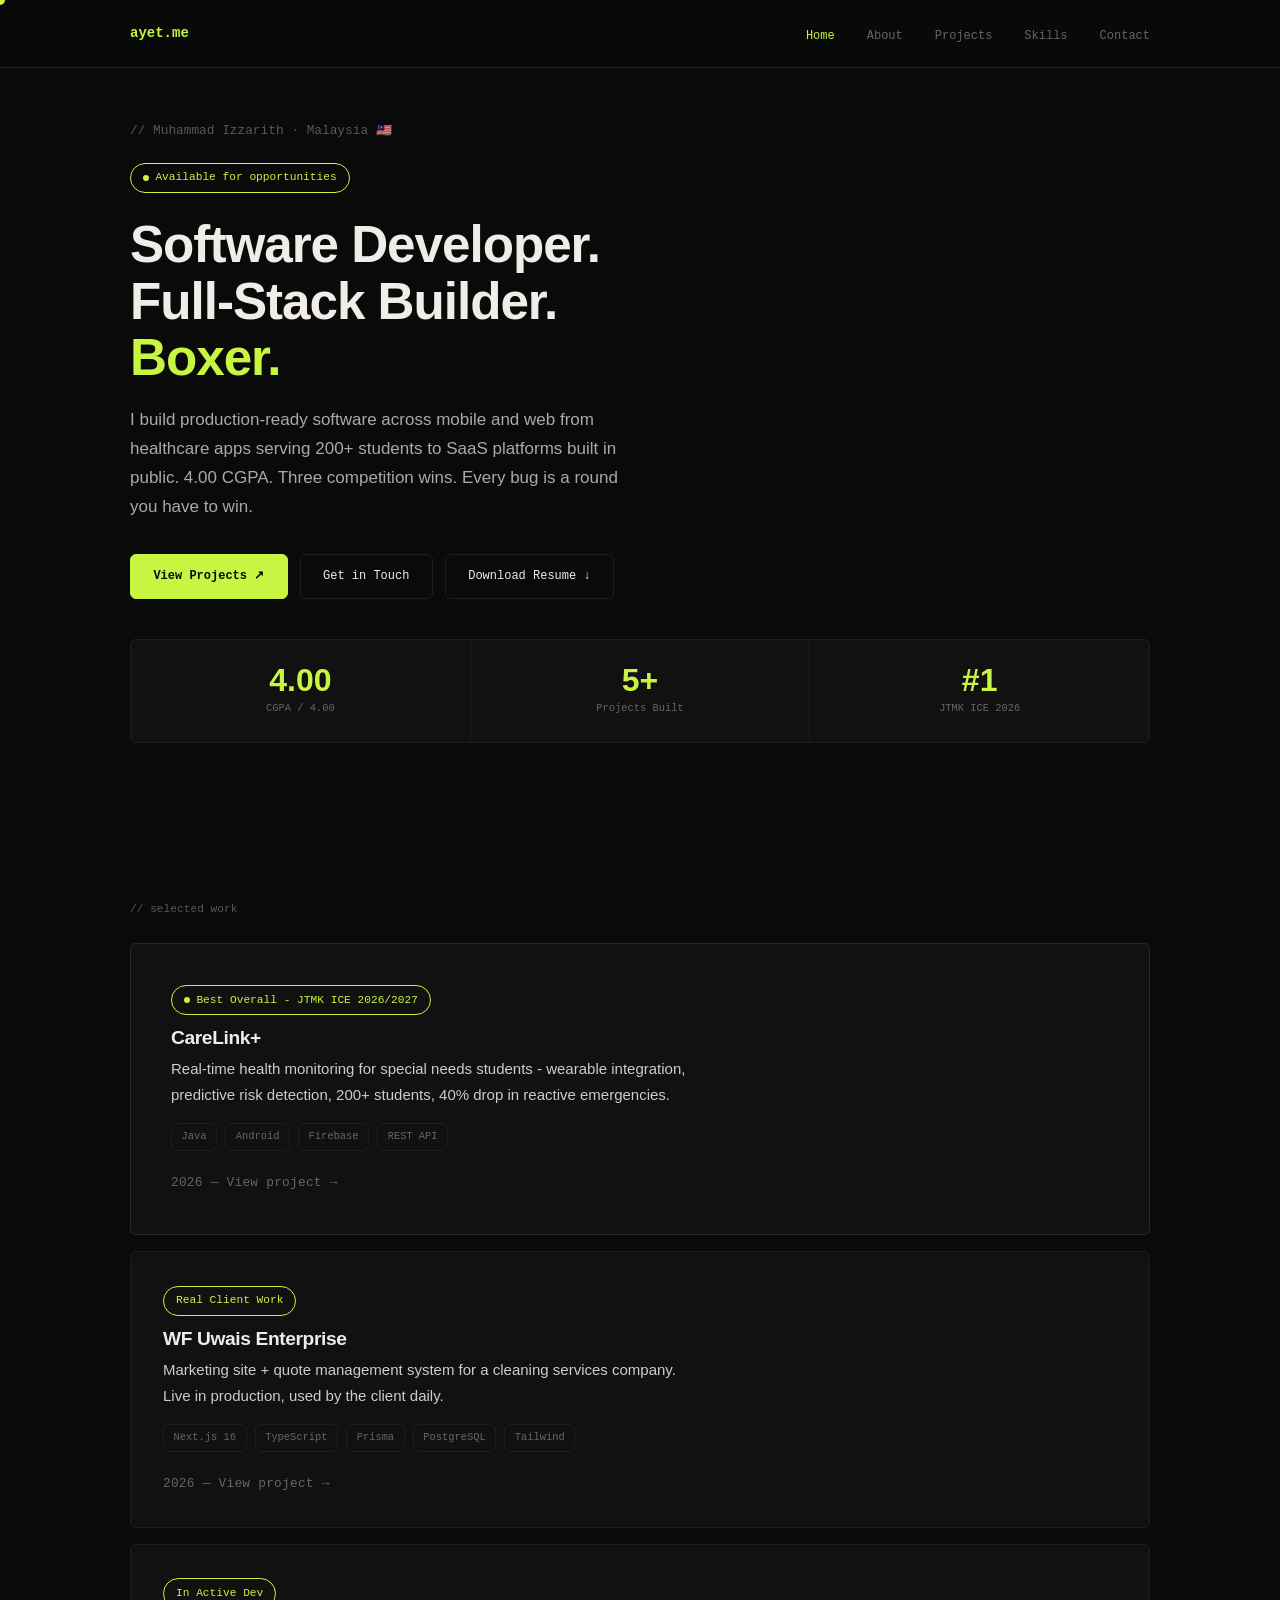
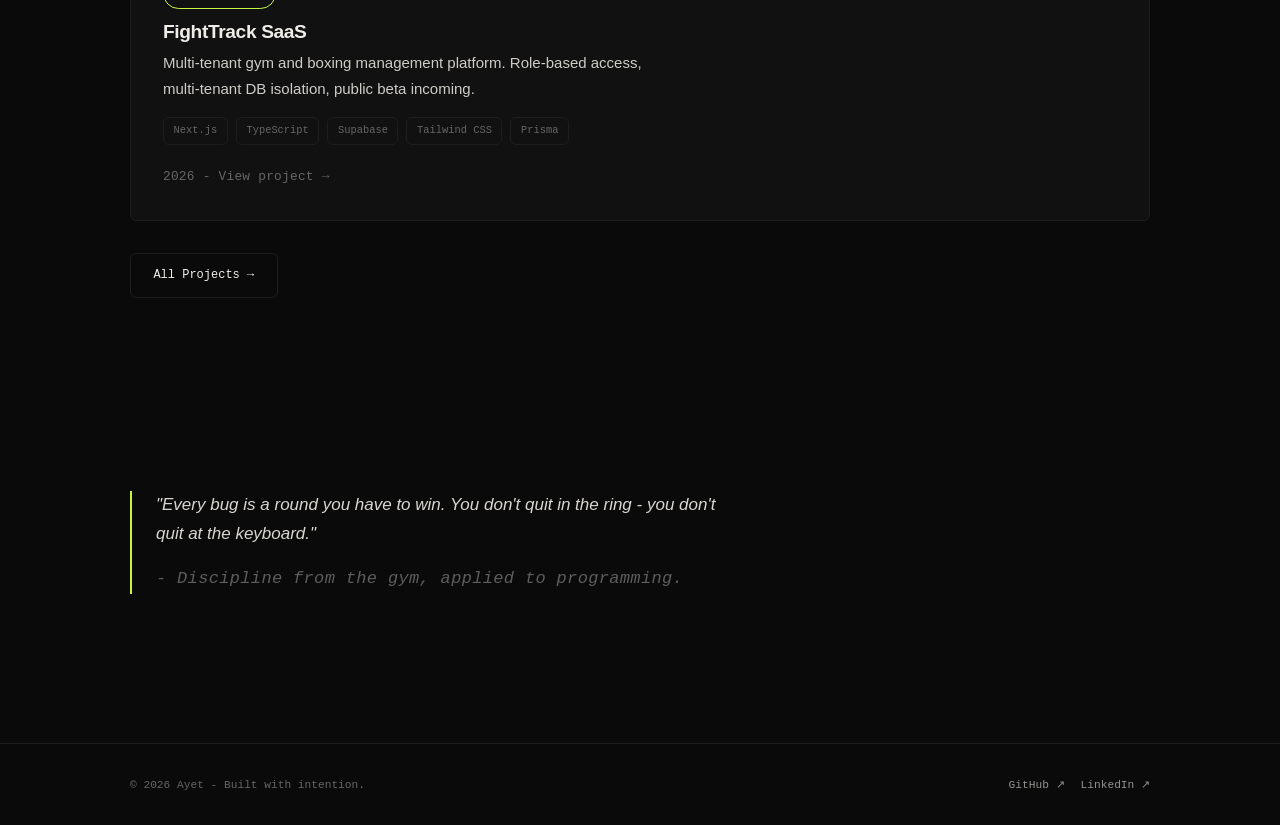
==== commit 93363c94: "Refactor code structure for improved readability and maintainability" ====
--- a/index.html
+++ b/index.html
@@ -40,11 +40,12 @@
         <span class="text-accent">Boxer.</span>
       </h1>
       <p class="hero-sub mt-2">
-        I build production-ready software across mobile and web from healthcare apps serving 100+ students to SaaS platforms built in public. 4.00 CGPA. Three competition wins. Every bug is a round you have to win.
+        I build production-ready software across mobile and web from healthcare apps serving 200+ students to SaaS platforms built in public. 4.00 CGPA. Three competition wins. Every bug is a round you have to win.
       </p>
       <div class="hero-cta">
         <a href="projects.html" class="btn primary">View Projects ↗</a>
         <a href="contact.html" class="btn">Get in Touch</a>
+        <a href="/resume.pdf" class="btn" download>Download Resume ↓</a>
       </div>
 
       <!-- Stats -->
@@ -55,7 +56,7 @@
         </div>
         <div class="stat">
           <div class="stat-num">5+</div>
-          <div class="stat-label">Live Projects</div>
+          <div class="stat-label">Projects Built</div>
         </div>
         <div class="stat">
           <div class="stat-num">#1</div>
@@ -76,7 +77,7 @@
             <div>
               <span class="pill green" style="margin-bottom:0.75rem; display:inline-flex;">Best Overall - JTMK ICE 2026/2027</span>
               <h3>CareLink+</h3>
-              <p class="project-desc mt-1">Real-time health monitoring for special needs students - wearable integration, predictive risk detection, 100+ students, 40% drop in reactive emergencies.</p>
+              <p class="project-desc mt-1">Real-time health monitoring for special needs students - wearable integration, predictive risk detection, 200+ students, 40% drop in reactive emergencies.</p>
             </div>
           </div>
           <div class="project-meta">
@@ -89,6 +90,21 @@
         <a href="projects.html" class="project-card" style="display:block;">
           <div class="project-header">
             <div>
+              <span class="pill" style="margin-bottom:0.75rem; display:inline-flex; border-color:var(--accent); color:var(--accent);">Real Client Work</span>
+              <h3>WF Uwais Enterprise</h3>
+              <p class="project-desc mt-1">Marketing site + quote management system for a cleaning services company. Live in production, used by the client daily.</p>
+            </div>
+          </div>
+        <div class="project-meta">
+          <span class="tag">Next.js 16</span><span class="tag">TypeScript</span>
+          <span class="tag">Prisma</span><span class="tag">PostgreSQL</span><span class="tag">Tailwind</span>
+        </div>
+          <span class="mono text-muted">2026 — View project →</span>
+        </a>
+        
+        <a href="projects.html" class="project-card" style="display:block;">
+          <div class="project-header">
+            <div>
               <span class="pill" style="margin-bottom:0.75rem; display:inline-flex; border-color:#C8F542; color:#C8F542;">In Active Dev</span>
               <h3>FightTrack SaaS</h3>
               <p class="project-desc mt-1">Multi-tenant gym and boxing management platform. Role-based access, multi-tenant DB isolation, public beta incoming.</p>
@@ -98,7 +114,7 @@
             <span class="tag">Next.js</span><span class="tag">TypeScript</span>
             <span class="tag">Supabase</span><span class="tag">Tailwind CSS</span><span class="tag">Prisma</span>
           </div>
-          <span class="mono text-muted">2026 — View project →</span>
+          <span class="mono text-muted">2026 - View project →</span>
         </a>
 
       </div>
